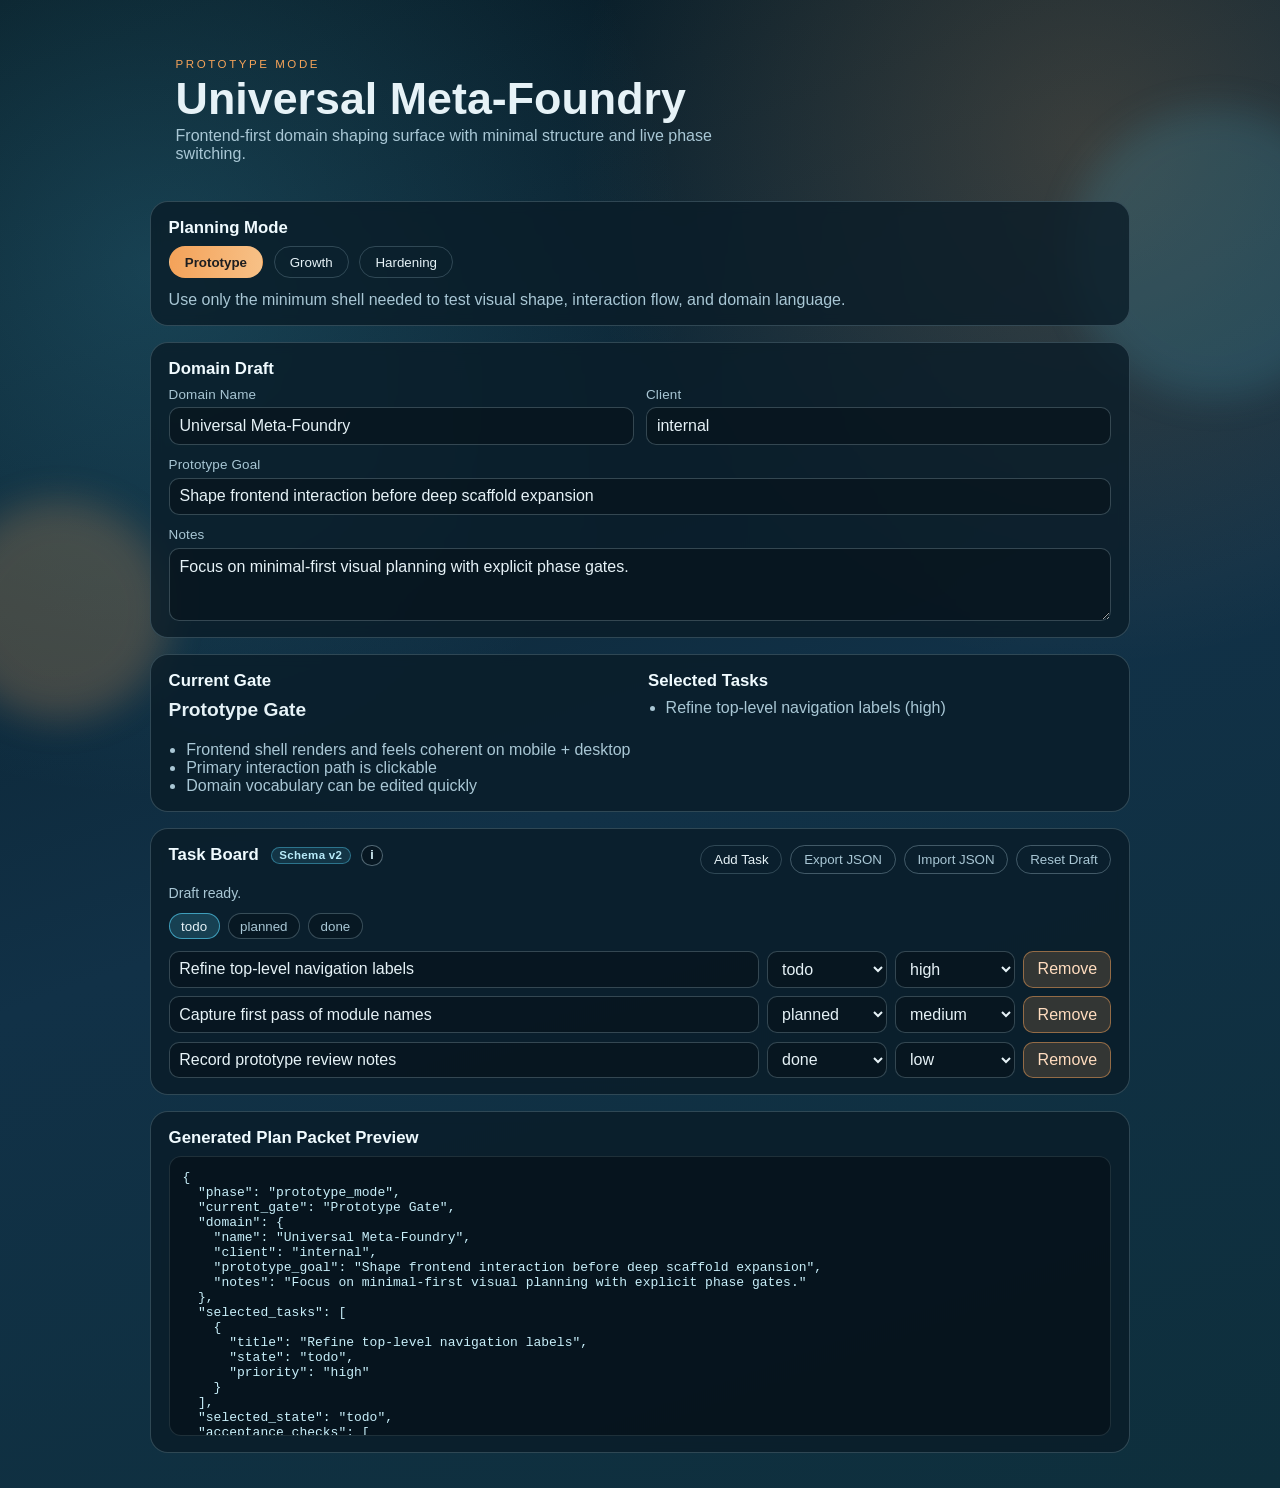
==== web/index.html @ e2600310 "added gui" ====
<!doctype html>
<html lang="en">
  <head>
    <meta charset="UTF-8" />
    <meta name="viewport" content="width=device-width, initial-scale=1.0" />
    <title>Universal Meta-Foundry Prototype</title>
    <link rel="stylesheet" href="/web/styles.css" />
  </head>
  <body>
    <div class="ambient ambient-left" aria-hidden="true"></div>
    <div class="ambient ambient-right" aria-hidden="true"></div>

    <main class="shell">
      <header class="hero">
        <p class="eyebrow">Prototype Mode</p>
        <h1>Universal Meta-Foundry</h1>
        <p class="subtitle">
          Frontend-first domain shaping surface with minimal structure and live phase switching.
        </p>
      </header>

      <section class="panel controls" aria-label="Planning controls">
        <h2>Planning Mode</h2>
        <div class="mode-grid" id="modeGrid">
          <button type="button" class="mode-btn active" data-mode="prototype">Prototype</button>
          <button type="button" class="mode-btn" data-mode="growth">Growth</button>
          <button type="button" class="mode-btn" data-mode="hardening">Hardening</button>
        </div>
        <p id="modeSummary" class="mode-summary"></p>
      </section>

      <section class="panel" aria-label="Domain shaping form">
        <h2>Domain Draft</h2>
        <div class="form-grid">
          <label class="field">
            <span>Domain Name</span>
            <input id="domainName" type="text" value="Universal Meta-Foundry" />
          </label>
          <label class="field">
            <span>Client</span>
            <input id="clientName" type="text" value="internal" />
          </label>
          <label class="field field-wide">
            <span>Prototype Goal</span>
            <input
              id="prototypeGoal"
              type="text"
              value="Shape frontend interaction before deep scaffold expansion"
            />
          </label>
          <label class="field field-wide">
            <span>Notes</span>
            <textarea id="domainNotes" rows="3">Focus on minimal-first visual planning with explicit phase gates.</textarea>
          </label>
        </div>
      </section>

      <section class="panel split">
        <div>
          <h2>Current Gate</h2>
          <p id="gateName" class="gate-name"></p>
          <ul id="checks" class="checklist"></ul>
        </div>
        <div>
          <h2>Selected Tasks</h2>
          <ul id="tasks" class="task-list"></ul>
        </div>
      </section>

      <section class="panel" aria-label="Task board">
        <div class="task-header">
          <h2>
            Task Board
            <span
              id="schemaBadge"
              class="schema-badge"
              title="Draft schema compatibility: v2 native, v1 import supported"
              >Schema v2</span
            >
            <button
              id="schemaInfoBtn"
              type="button"
              class="info-icon"
              aria-expanded="false"
              aria-controls="schemaInfoPanel"
              title="Show schema compatibility details"
              >i</button
            >
          </h2>
          <div class="task-actions">
            <button id="addTaskBtn" type="button" class="mode-btn task-add-btn">Add Task</button>
            <button id="exportDraftBtn" type="button" class="ghost-btn">Export JSON</button>
            <button id="importDraftBtn" type="button" class="ghost-btn">Import JSON</button>
            <button id="resetDraftBtn" type="button" class="ghost-btn">Reset Draft</button>
            <input id="importDraftInput" type="file" accept="application/json" hidden />
          </div>
        </div>
        <div id="schemaInfoPanel" class="schema-info" hidden>
          <strong>Schema compatibility:</strong> v2 native export format. v1 draft imports are accepted and normalized.
        </div>
        <p id="draftStatus" class="draft-status" role="status" aria-live="polite"></p>
        <div id="stateFilter" class="state-filter" role="group" aria-label="Task state filter">
          <button type="button" class="chip active" data-filter="todo">todo</button>
          <button type="button" class="chip" data-filter="planned">planned</button>
          <button type="button" class="chip" data-filter="done">done</button>
        </div>
        <div id="taskBoard" class="task-board"></div>
      </section>

      <section class="panel">
        <h2>Generated Plan Packet Preview</h2>
        <pre id="packet" class="packet"></pre>
      </section>
    </main>

    <script src="/web/app.js" defer></script>
  </body>
</html>
---- web/styles.css ----
:root {
  --bg-deep: #071a23;
  --bg-mid: #113147;
  --ink: #e6f2f7;
  --ink-soft: #a9c7d5;
  --accent: #f4a259;
  --accent-cool: #49b6d6;
  --panel: rgba(10, 28, 39, 0.78);
  --border: rgba(169, 199, 213, 0.24);
}

* {
  box-sizing: border-box;
}

body {
  margin: 0;
  min-height: 100vh;
  font-family: "Space Grotesk", "IBM Plex Sans", "Trebuchet MS", sans-serif;
  color: var(--ink);
  background:
    radial-gradient(circle at 12% 18%, rgba(73, 182, 214, 0.22), transparent 32%),
    radial-gradient(circle at 85% 10%, rgba(244, 162, 89, 0.2), transparent 30%),
    linear-gradient(160deg, var(--bg-deep), var(--bg-mid) 52%, #0e2f3c);
  overflow-x: hidden;
}

.ambient {
  position: fixed;
  border-radius: 999px;
  filter: blur(18px);
  opacity: 0.34;
  z-index: 0;
  animation: drift 8s ease-in-out infinite alternate;
}

.ambient-left {
  width: 220px;
  height: 220px;
  left: -50px;
  bottom: 20%;
  background: rgba(244, 162, 89, 0.65);
}

.ambient-right {
  width: 290px;
  height: 290px;
  right: -80px;
  top: 12%;
  background: rgba(73, 182, 214, 0.5);
  animation-delay: 1.4s;
}

.shell {
  position: relative;
  z-index: 1;
  width: min(980px, 94vw);
  margin: 2.2rem auto;
  display: grid;
  gap: 1rem;
}

.hero {
  padding: 1.4rem 1.6rem;
}

.eyebrow {
  margin: 0;
  text-transform: uppercase;
  letter-spacing: 0.16rem;
  font-size: 0.72rem;
  color: var(--accent);
}

h1 {
  margin: 0.2rem 0;
  font-family: "Alegreya Sans SC", "Gill Sans", "Trebuchet MS", sans-serif;
  font-weight: 700;
  font-size: clamp(1.8rem, 4vw, 2.8rem);
}

.subtitle {
  margin: 0;
  color: var(--ink-soft);
  max-width: 64ch;
}

.panel {
  backdrop-filter: blur(6px);
  background: var(--panel);
  border: 1px solid var(--border);
  border-radius: 18px;
  padding: 1rem 1.1rem;
}

.panel h2 {
  margin-top: 0;
  margin-bottom: 0.5rem;
  font-size: 1.05rem;
  color: #f0fbff;
}

.mode-grid {
  display: flex;
  gap: 0.65rem;
  flex-wrap: wrap;
}

.mode-btn {
  border: 1px solid var(--border);
  border-radius: 999px;
  padding: 0.46rem 0.95rem;
  background: transparent;
  color: var(--ink);
  cursor: pointer;
  transition: transform 160ms ease, border-color 160ms ease, background 160ms ease;
}

.mode-btn:hover {
  transform: translateY(-1px);
  border-color: rgba(244, 162, 89, 0.7);
}

.mode-btn.active {
  border-color: transparent;
  background: linear-gradient(95deg, var(--accent), #f7c187);
  color: #1d1e20;
  font-weight: 600;
}

.mode-summary {
  margin: 0.8rem 0 0;
  color: var(--ink-soft);
}

.form-grid {
  display: grid;
  gap: 0.75rem;
  grid-template-columns: 1fr 1fr;
}

.field {
  display: grid;
  gap: 0.35rem;
}

.field span {
  color: var(--ink-soft);
  font-size: 0.84rem;
  letter-spacing: 0.01rem;
}

.field input,
.field textarea {
  border: 1px solid rgba(169, 199, 213, 0.28);
  border-radius: 10px;
  background: rgba(6, 16, 24, 0.56);
  color: var(--ink);
  padding: 0.55rem 0.62rem;
  font: inherit;
}

.field input:focus,
.field textarea:focus {
  outline: none;
  border-color: rgba(73, 182, 214, 0.84);
  box-shadow: 0 0 0 2px rgba(73, 182, 214, 0.2);
}

.field-wide {
  grid-column: 1 / -1;
}

.task-header {
  display: flex;
  justify-content: space-between;
  align-items: center;
  gap: 0.8rem;
  margin-bottom: 0.7rem;
}

.schema-badge {
  display: inline-block;
  margin-left: 0.45rem;
  border: 1px solid rgba(73, 182, 214, 0.5);
  border-radius: 999px;
  padding: 0.1rem 0.48rem;
  font-size: 0.72rem;
  font-weight: 600;
  letter-spacing: 0.02rem;
  color: #b8ebfa;
  background: rgba(73, 182, 214, 0.15);
  vertical-align: middle;
}

.info-icon {
  margin-left: 0.35rem;
  width: 1.35rem;
  height: 1.35rem;
  border: 1px solid rgba(169, 199, 213, 0.45);
  border-radius: 999px;
  background: rgba(6, 16, 24, 0.5);
  color: #d7f3fb;
  font-size: 0.78rem;
  font-weight: 700;
  line-height: 1;
  cursor: pointer;
  vertical-align: middle;
}

.info-icon:hover {
  border-color: rgba(73, 182, 214, 0.9);
}

.schema-info {
  margin: 0 0 0.65rem;
  padding: 0.55rem 0.65rem;
  border: 1px solid rgba(73, 182, 214, 0.38);
  border-radius: 10px;
  background: rgba(6, 16, 24, 0.52);
  color: var(--ink-soft);
  font-size: 0.86rem;
}

.task-actions {
  display: flex;
  gap: 0.5rem;
  flex-wrap: wrap;
}

.task-add-btn {
  padding: 0.38rem 0.8rem;
}

.ghost-btn {
  border: 1px solid rgba(169, 199, 213, 0.35);
  border-radius: 999px;
  padding: 0.38rem 0.8rem;
  color: var(--ink-soft);
  background: transparent;
  cursor: pointer;
}

.ghost-btn:hover {
  border-color: rgba(73, 182, 214, 0.8);
  color: var(--ink);
}

.draft-status {
  margin: 0 0 0.65rem;
  color: var(--ink-soft);
  min-height: 1.1rem;
  font-size: 0.88rem;
}

.state-filter {
  display: flex;
  gap: 0.5rem;
  flex-wrap: wrap;
  margin-bottom: 0.75rem;
}

.chip {
  border: 1px solid rgba(169, 199, 213, 0.3);
  border-radius: 999px;
  padding: 0.28rem 0.72rem;
  color: var(--ink-soft);
  background: rgba(6, 16, 24, 0.44);
  cursor: pointer;
}

.chip.active {
  border-color: rgba(73, 182, 214, 0.8);
  color: var(--ink);
  background: rgba(73, 182, 214, 0.22);
}

.task-board {
  display: grid;
  gap: 0.55rem;
}

.task-row {
  display: grid;
  grid-template-columns: 1fr 120px 120px 88px;
  gap: 0.5rem;
}

.task-row input,
.task-row select {
  border: 1px solid rgba(169, 199, 213, 0.28);
  border-radius: 10px;
  background: rgba(6, 16, 24, 0.56);
  color: var(--ink);
  padding: 0.48rem 0.6rem;
  font: inherit;
}

.task-row input:focus,
.task-row select:focus {
  outline: none;
  border-color: rgba(73, 182, 214, 0.84);
}

.remove-btn {
  border: 1px solid rgba(244, 162, 89, 0.5);
  border-radius: 10px;
  background: rgba(244, 162, 89, 0.18);
  color: #ffdcbf;
  cursor: pointer;
  font: inherit;
  padding: 0.48rem 0.5rem;
}

.remove-btn:hover {
  background: rgba(244, 162, 89, 0.28);
}

.split {
  display: grid;
  gap: 1rem;
  grid-template-columns: 1fr 1fr;
}

.gate-name {
  margin-top: 0;
  font-size: 1.2rem;
  font-weight: 600;
}

.checklist,
.task-list {
  margin: 0;
  padding-left: 1.1rem;
  color: var(--ink-soft);
}

.packet {
  margin: 0;
  max-height: 280px;
  overflow: auto;
  padding: 0.8rem;
  border-radius: 12px;
  background: rgba(6, 16, 24, 0.66);
  border: 1px solid rgba(169, 199, 213, 0.15);
  color: #c8effa;
}

@keyframes drift {
  from {
    transform: translateY(-8px);
  }
  to {
    transform: translateY(12px);
  }
}

@media (max-width: 820px) {
  .split {
    grid-template-columns: 1fr;
  }

  .form-grid {
    grid-template-columns: 1fr;
  }

  .task-row {
    grid-template-columns: 1fr;
  }

  .shell {
    margin: 1.1rem auto;
  }
}
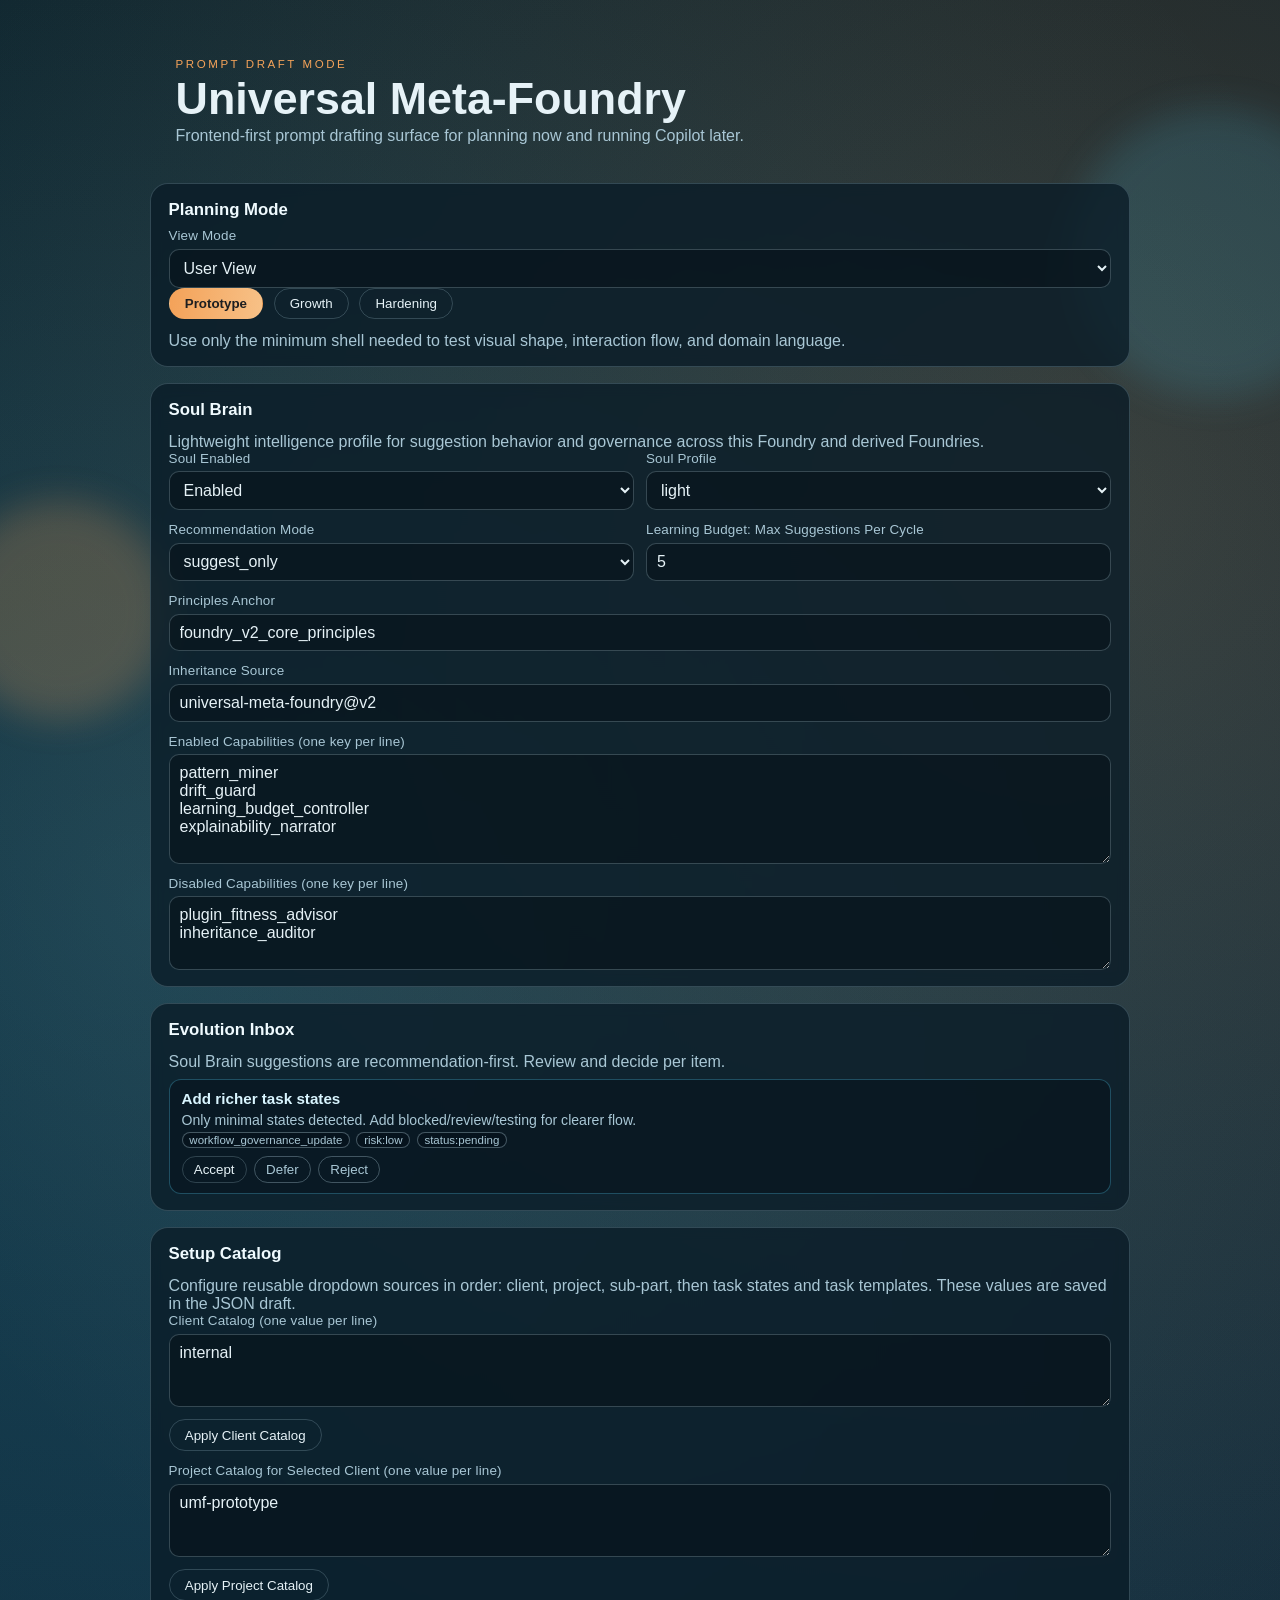
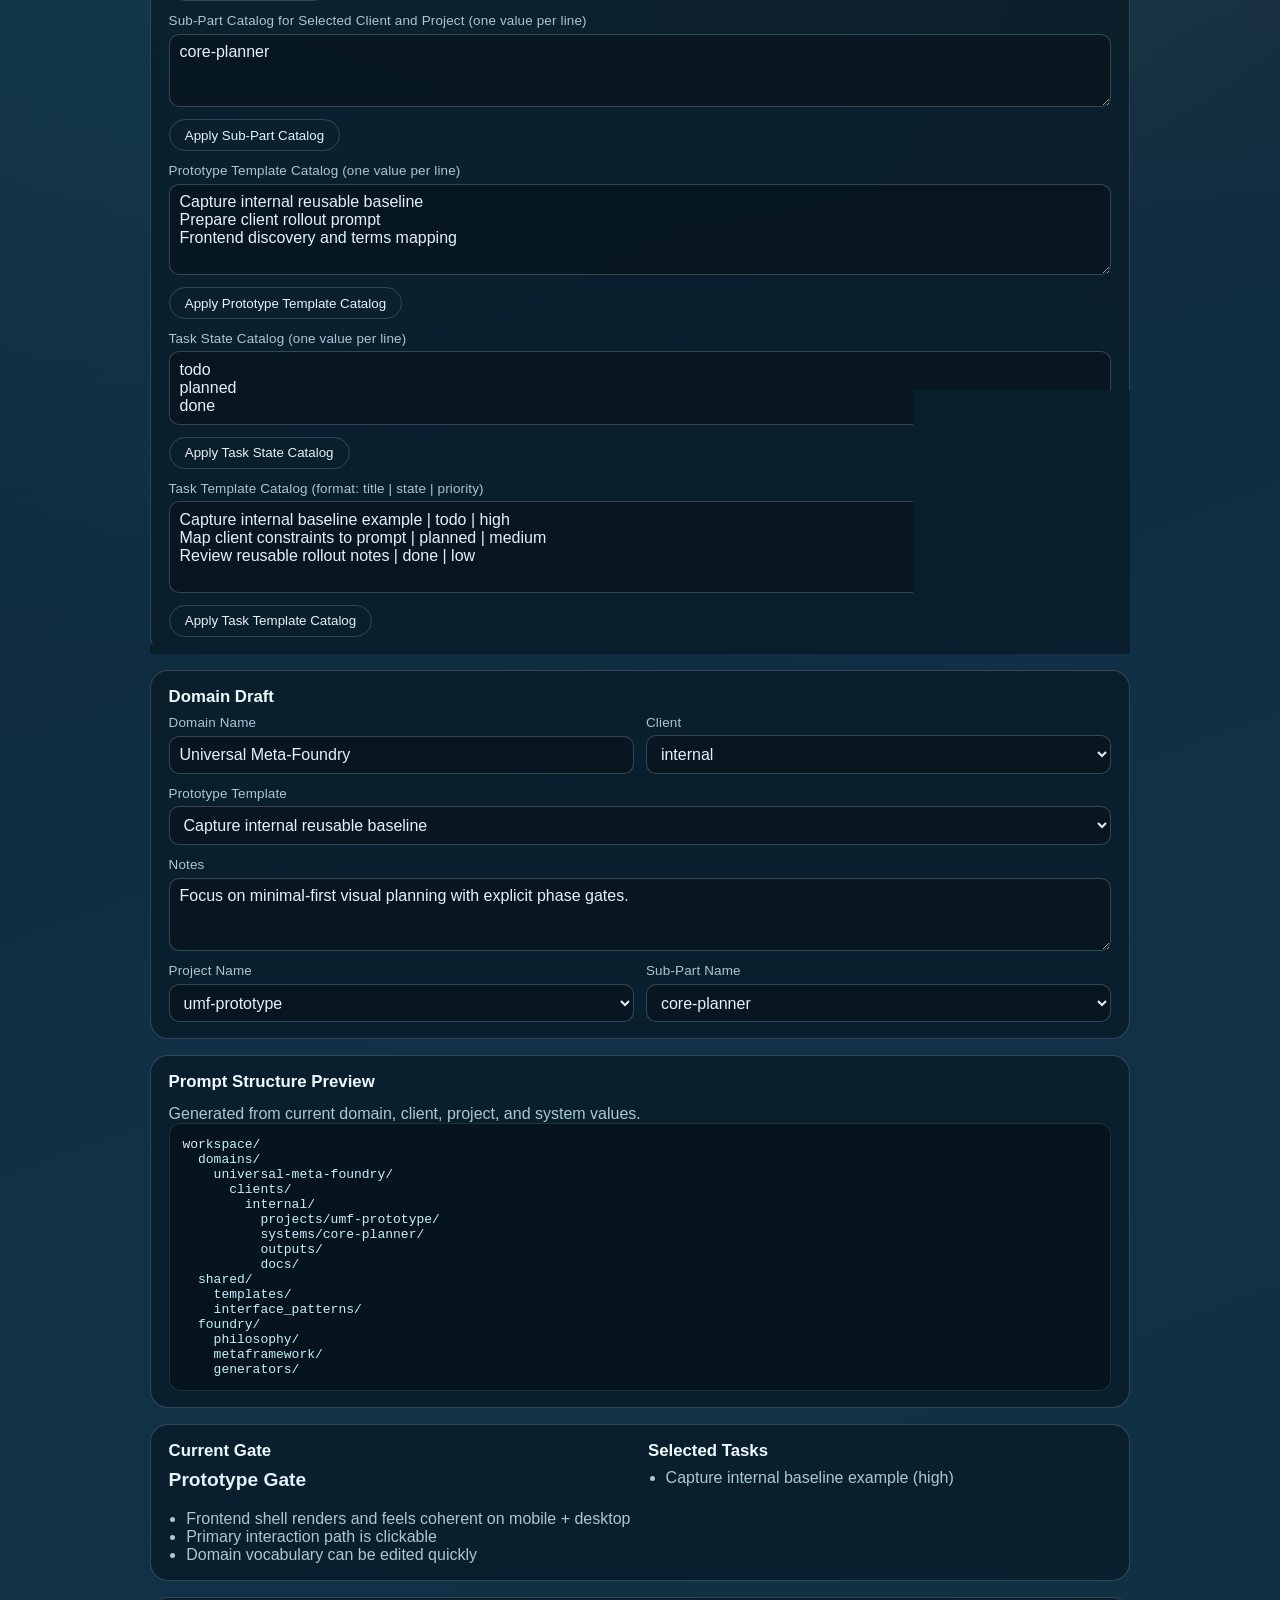
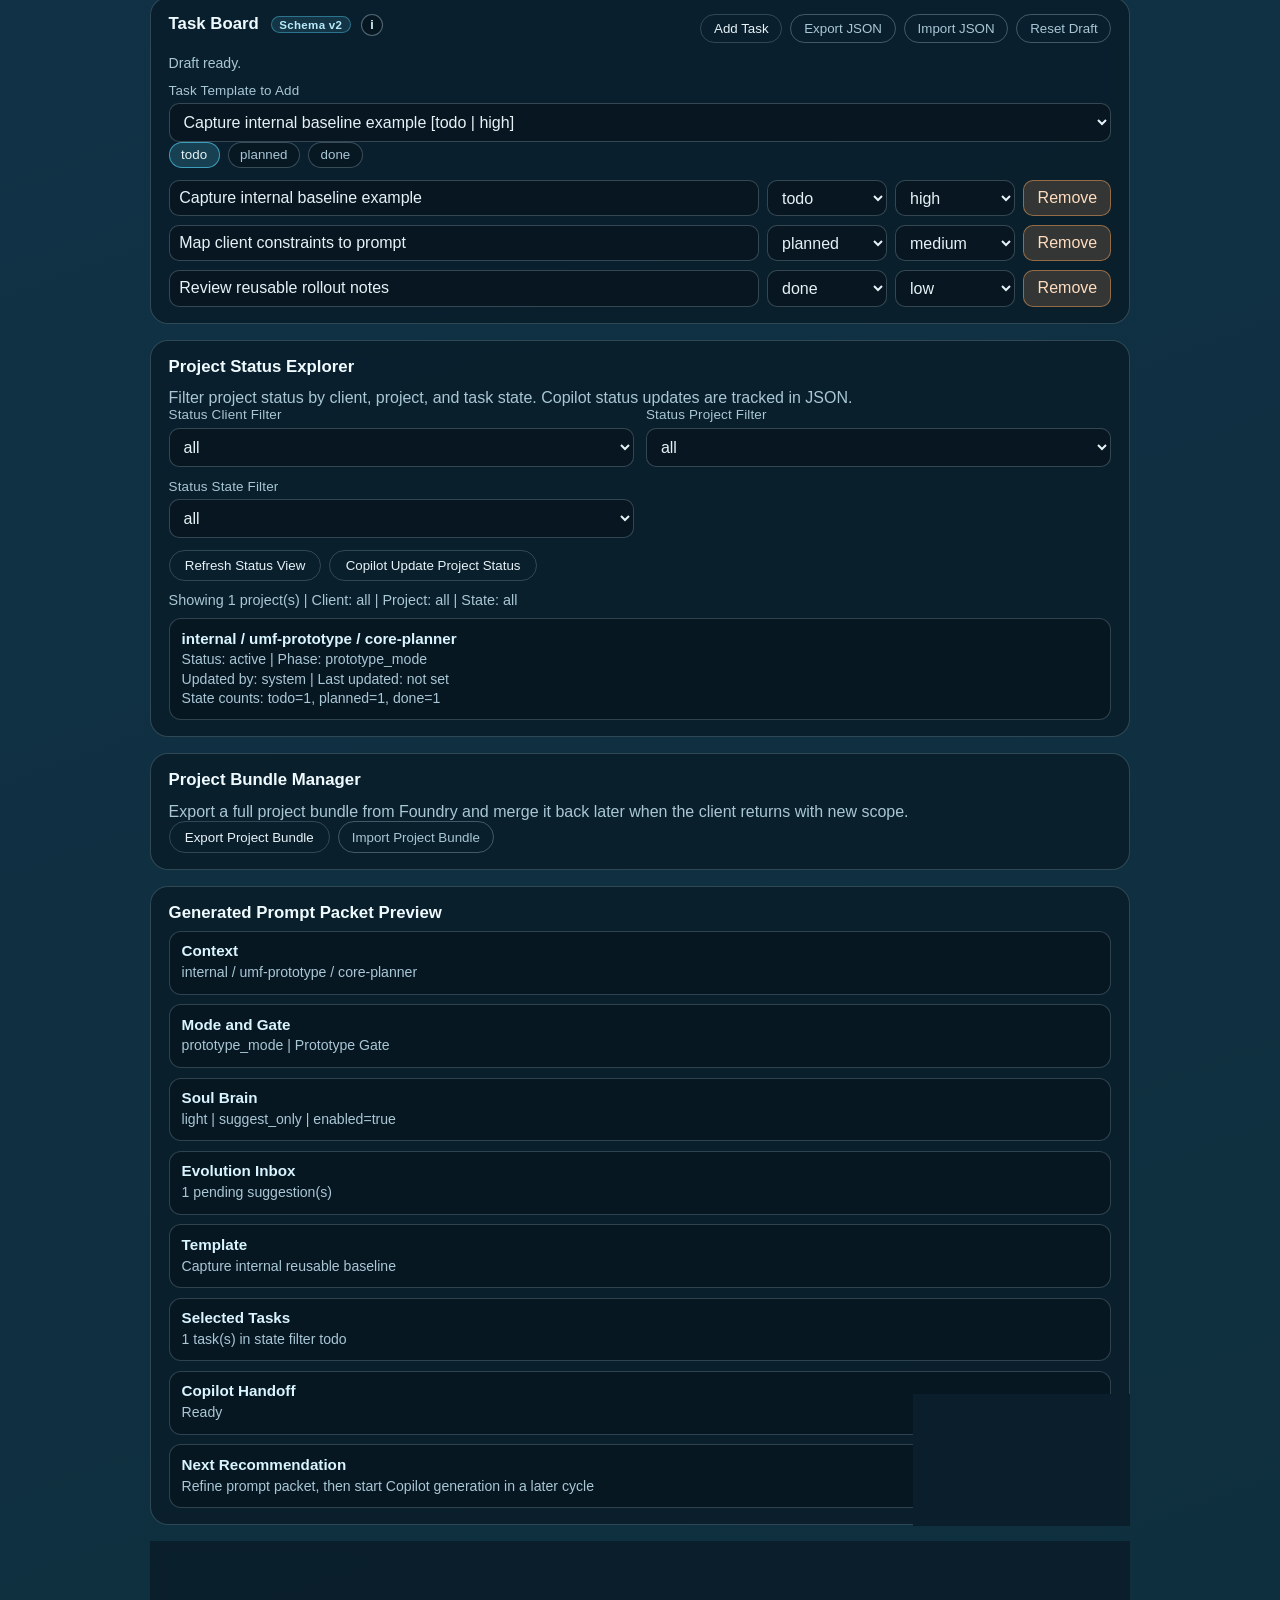
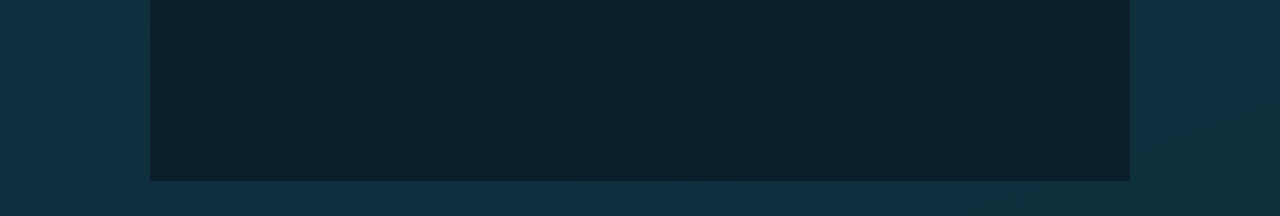
==== commit e4e1bd70: "Added soul" ====
--- a/web/index.html
+++ b/web/index.html
@@ -12,15 +12,22 @@
 
     <main class="shell">
       <header class="hero">
-        <p class="eyebrow">Prototype Mode</p>
+        <p class="eyebrow">Prompt Draft Mode</p>
         <h1>Universal Meta-Foundry</h1>
         <p class="subtitle">
-          Frontend-first domain shaping surface with minimal structure and live phase switching.
+          Frontend-first prompt drafting surface for planning now and running Copilot later.
         </p>
       </header>
 
       <section class="panel controls" aria-label="Planning controls">
         <h2>Planning Mode</h2>
+        <label class="field" for="viewModeSelect">
+          <span>View Mode</span>
+          <select id="viewModeSelect">
+            <option value="user">User View</option>
+            <option value="technical">Technical View</option>
+          </select>
+        </label>
         <div class="mode-grid" id="modeGrid">
           <button type="button" class="mode-btn active" data-mode="prototype">Prototype</button>
           <button type="button" class="mode-btn" data-mode="growth">Growth</button>
@@ -29,6 +36,126 @@
         <p id="modeSummary" class="mode-summary"></p>
       </section>
 
+      <section class="panel" aria-label="Soul Brain controls">
+        <h2>Soul Brain</h2>
+        <p class="mode-summary">
+          Lightweight intelligence profile for suggestion behavior and governance across this Foundry and derived Foundries.
+        </p>
+        <div class="form-grid">
+          <label class="field" for="soulEnabled">
+            <span>Soul Enabled</span>
+            <select id="soulEnabled">
+              <option value="true">Enabled</option>
+              <option value="false">Disabled</option>
+            </select>
+          </label>
+          <label class="field" for="soulProfile">
+            <span>Soul Profile</span>
+            <select id="soulProfile">
+              <option value="light">light</option>
+              <option value="standard">standard</option>
+              <option value="extended">extended</option>
+            </select>
+          </label>
+          <label class="field" for="soulRecommendationMode">
+            <span>Recommendation Mode</span>
+            <select id="soulRecommendationMode">
+              <option value="suggest_only">suggest_only</option>
+              <option value="guided_apply">guided_apply</option>
+            </select>
+          </label>
+          <label class="field" for="soulMaxSuggestions">
+            <span>Learning Budget: Max Suggestions Per Cycle</span>
+            <input id="soulMaxSuggestions" type="number" min="1" max="20" step="1" value="5" />
+          </label>
+          <label class="field field-wide" for="soulPrinciplesAnchor">
+            <span>Principles Anchor</span>
+            <input id="soulPrinciplesAnchor" type="text" value="foundry_v2_core_principles" />
+          </label>
+          <label class="field field-wide" for="soulInheritanceSource">
+            <span>Inheritance Source</span>
+            <input id="soulInheritanceSource" type="text" value="universal-meta-foundry@v2" />
+          </label>
+          <label class="field field-wide" for="soulCapabilitiesEnabled">
+            <span>Enabled Capabilities (one key per line)</span>
+            <textarea id="soulCapabilitiesEnabled" rows="5">pattern_miner
+drift_guard
+learning_budget_controller
+explainability_narrator</textarea>
+          </label>
+          <label class="field field-wide" for="soulCapabilitiesDisabled">
+            <span>Disabled Capabilities (one key per line)</span>
+            <textarea id="soulCapabilitiesDisabled" rows="3">plugin_fitness_advisor
+inheritance_auditor</textarea>
+          </label>
+        </div>
+      </section>
+
+      <section class="panel" aria-label="Evolution inbox">
+        <h2>Evolution Inbox</h2>
+        <p class="mode-summary">
+          Soul Brain suggestions are recommendation-first. Review and decide per item.
+        </p>
+        <div id="evolutionInbox" class="status-board"></div>
+      </section>
+
+      <section class="panel" aria-label="Setup catalog">
+        <h2>Setup Catalog</h2>
+        <p class="mode-summary">
+          Configure reusable dropdown sources in order: client, project, sub-part, then task states and task templates. These values are saved in the JSON draft.
+        </p>
+        <div class="form-grid">
+          <label class="field field-wide">
+            <span>Client Catalog (one value per line)</span>
+            <textarea id="clientCatalog" rows="3">internal</textarea>
+          </label>
+          <div class="task-actions field-wide">
+            <button id="applyClientCatalogBtn" type="button" class="mode-btn">Apply Client Catalog</button>
+          </div>
+          <label class="field field-wide">
+            <span>Project Catalog for Selected Client (one value per line)</span>
+            <textarea id="projectCatalog" rows="3">umf-prototype</textarea>
+          </label>
+          <div class="task-actions field-wide">
+            <button id="applyProjectCatalogBtn" type="button" class="mode-btn">Apply Project Catalog</button>
+          </div>
+          <label class="field field-wide">
+            <span>Sub-Part Catalog for Selected Client and Project (one value per line)</span>
+            <textarea id="systemCatalog" rows="3">core-planner</textarea>
+          </label>
+          <div class="task-actions field-wide">
+            <button id="applySystemCatalogBtn" type="button" class="mode-btn">Apply Sub-Part Catalog</button>
+          </div>
+          <label class="field field-wide">
+            <span>Prototype Template Catalog (one value per line)</span>
+            <textarea id="templateCatalog" rows="4">Capture internal reusable baseline
+Prepare client rollout prompt
+Frontend discovery and terms mapping</textarea>
+          </label>
+          <div class="task-actions field-wide">
+            <button id="applyTemplateCatalogBtn" type="button" class="mode-btn">Apply Prototype Template Catalog</button>
+          </div>
+          <label class="field field-wide">
+            <span>Task State Catalog (one value per line)</span>
+            <textarea id="stateCatalog" rows="3">todo
+planned
+done</textarea>
+          </label>
+          <div class="task-actions field-wide">
+            <button id="applyStateCatalogBtn" type="button" class="mode-btn">Apply Task State Catalog</button>
+          </div>
+          <label class="field field-wide">
+            <span>Task Template Catalog (format: title | state | priority)</span>
+            <textarea id="taskTemplateCatalog" rows="4">Capture internal baseline example | todo | high
+Map client constraints to prompt | planned | medium
+Review reusable rollout notes | done | low</textarea>
+          </label>
+          <div class="task-actions field-wide">
+            <button id="applyTaskTemplateCatalogBtn" type="button" class="mode-btn">Apply Task Template Catalog</button>
+          </div>
+        </div>
+      </section>
+
       <section class="panel" aria-label="Domain shaping form">
         <h2>Domain Draft</h2>
         <div class="form-grid">
@@ -38,21 +165,31 @@
           </label>
           <label class="field">
             <span>Client</span>
-            <input id="clientName" type="text" value="internal" />
-          </label>
-          <label class="field field-wide">
-            <span>Prototype Goal</span>
-            <input
-              id="prototypeGoal"
-              type="text"
-              value="Shape frontend interaction before deep scaffold expansion"
-            />
+            <select id="clientName"></select>
+          </label>
+          <label class="field field-wide">
+            <span>Prototype Template</span>
+            <select id="prototypeGoal"></select>
           </label>
           <label class="field field-wide">
             <span>Notes</span>
             <textarea id="domainNotes" rows="3">Focus on minimal-first visual planning with explicit phase gates.</textarea>
           </label>
-        </div>
+          <label class="field">
+            <span>Project Name</span>
+            <select id="projectName"></select>
+          </label>
+          <label class="field">
+            <span>Sub-Part Name</span>
+            <select id="systemName"></select>
+          </label>
+        </div>
+      </section>
+
+      <section class="panel" aria-label="Prompt structure preview">
+        <h2>Prompt Structure Preview</h2>
+        <p class="mode-summary">Generated from current domain, client, project, and system values.</p>
+        <pre id="promptStructurePreview" class="packet scaffold-preview"></pre>
       </section>
 
       <section class="panel split">
@@ -99,17 +236,67 @@
           <strong>Schema compatibility:</strong> v2 native export format. v1 draft imports are accepted and normalized.
         </div>
         <p id="draftStatus" class="draft-status" role="status" aria-live="polite"></p>
+        <label class="field field-wide" for="taskTemplateSelect">
+          <span>Task Template to Add</span>
+          <select id="taskTemplateSelect"></select>
+        </label>
         <div id="stateFilter" class="state-filter" role="group" aria-label="Task state filter">
-          <button type="button" class="chip active" data-filter="todo">todo</button>
-          <button type="button" class="chip" data-filter="planned">planned</button>
-          <button type="button" class="chip" data-filter="done">done</button>
         </div>
         <div id="taskBoard" class="task-board"></div>
       </section>
 
+      <section class="panel" aria-label="Project status explorer">
+        <h2>Project Status Explorer</h2>
+        <p class="mode-summary">Filter project status by client, project, and task state. Copilot status updates are tracked in JSON.</p>
+        <div class="form-grid">
+          <label class="field">
+            <span>Status Client Filter</span>
+            <select id="statusClientFilter"></select>
+          </label>
+          <label class="field">
+            <span>Status Project Filter</span>
+            <select id="statusProjectFilter"></select>
+          </label>
+          <label class="field">
+            <span>Status State Filter</span>
+            <select id="statusStateFilter"></select>
+          </label>
+          <div class="task-actions field-wide">
+            <button id="refreshStatusBtn" type="button" class="mode-btn">Refresh Status View</button>
+            <button id="copilotUpdateStatusBtn" type="button" class="mode-btn">Copilot Update Project Status</button>
+          </div>
+        </div>
+        <div id="projectStatusSummary" class="status-summary"></div>
+        <div id="projectStatusView" class="status-board"></div>
+        <details class="details-panel">
+          <summary>Technical JSON view</summary>
+          <pre id="projectStatusJson" class="packet"></pre>
+        </details>
+      </section>
+
+      <section class="panel" aria-label="Project bundle manager">
+        <h2>Project Bundle Manager</h2>
+        <p class="mode-summary">Export a full project bundle from Foundry and merge it back later when the client returns with new scope.</p>
+        <div class="task-actions">
+          <button id="exportProjectBundleBtn" type="button" class="mode-btn">Export Project Bundle</button>
+          <button id="importProjectBundleBtn" type="button" class="ghost-btn">Import Project Bundle</button>
+          <input id="importProjectBundleInput" type="file" accept="application/json" hidden />
+        </div>
+      </section>
+
       <section class="panel">
-        <h2>Generated Plan Packet Preview</h2>
-        <pre id="packet" class="packet"></pre>
+        <h2>Generated Prompt Packet Preview</h2>
+        <div id="promptPacketSummary" class="status-board"></div>
+        <details class="details-panel">
+          <summary>Technical JSON view</summary>
+          <pre id="packet" class="packet"></pre>
+        </details>
+      </section>
+
+      <section class="panel" aria-label="Copilot handoff readiness">
+        <h2>Ready for Copilot Handoff</h2>
+        <p class="mode-summary">Use this gate to confirm the prompt packet is complete before execution.</p>
+        <ul id="copilotReadiness" class="checklist readiness-list"></ul>
       </section>
     </main>
 
--- a/web/styles.css
+++ b/web/styles.css
@@ -151,7 +151,8 @@
 }
 
 .field input,
-.field textarea {
+.field textarea,
+.field select {
   border: 1px solid rgba(169, 199, 213, 0.28);
   border-radius: 10px;
   background: rgba(6, 16, 24, 0.56);
@@ -161,7 +162,8 @@
 }
 
 .field input:focus,
-.field textarea:focus {
+.field textarea:focus,
+.field select:focus {
   outline: none;
   border-color: rgba(73, 182, 214, 0.84);
   box-shadow: 0 0 0 2px rgba(73, 182, 214, 0.2);
@@ -333,6 +335,85 @@
   margin: 0;
   padding-left: 1.1rem;
   color: var(--ink-soft);
+}
+
+
+.readiness-list {
+  margin-top: 0.65rem;
+}
+
+.status-summary {
+  margin: 0.65rem 0;
+  color: var(--ink-soft);
+  font-size: 0.9rem;
+}
+
+.status-board {
+  display: grid;
+  gap: 0.6rem;
+  margin-top: 0.5rem;
+}
+
+.status-card {
+  border: 1px solid rgba(169, 199, 213, 0.25);
+  border-radius: 12px;
+  background: rgba(6, 16, 24, 0.5);
+  padding: 0.65rem 0.75rem;
+}
+
+.status-card h3 {
+  margin: 0 0 0.3rem;
+  font-size: 0.95rem;
+  color: #d9f5ff;
+}
+
+.status-card p {
+  margin: 0.2rem 0;
+  color: var(--ink-soft);
+  font-size: 0.88rem;
+}
+
+.evolution-card {
+  border: 1px solid rgba(73, 182, 214, 0.35);
+}
+
+.evolution-meta {
+  display: flex;
+  gap: 0.4rem;
+  flex-wrap: wrap;
+  margin-top: 0.25rem;
+}
+
+.evolution-tag {
+  border: 1px solid rgba(169, 199, 213, 0.38);
+  border-radius: 999px;
+  padding: 0.08rem 0.42rem;
+  font-size: 0.72rem;
+  color: var(--ink-soft);
+  background: rgba(6, 16, 24, 0.55);
+}
+
+.evolution-actions {
+  display: flex;
+  gap: 0.45rem;
+  flex-wrap: wrap;
+  margin-top: 0.5rem;
+}
+
+.evolution-actions .mode-btn,
+.evolution-actions .ghost-btn {
+  padding: 0.3rem 0.7rem;
+}
+
+.details-panel {
+  margin-top: 0.7rem;
+}
+
+.details-panel summary {
+  cursor: pointer;
+  color: var(--ink-soft);
+  font-size: 0.86rem;
+  margin-bottom: 0.4rem;
 }
 
 .packet {
@@ -346,6 +427,11 @@
   color: #c8effa;
 }
 
+.scaffold-preview {
+  max-height: 360px;
+  white-space: pre;
+}
+
 @keyframes drift {
   from {
     transform: translateY(-8px);
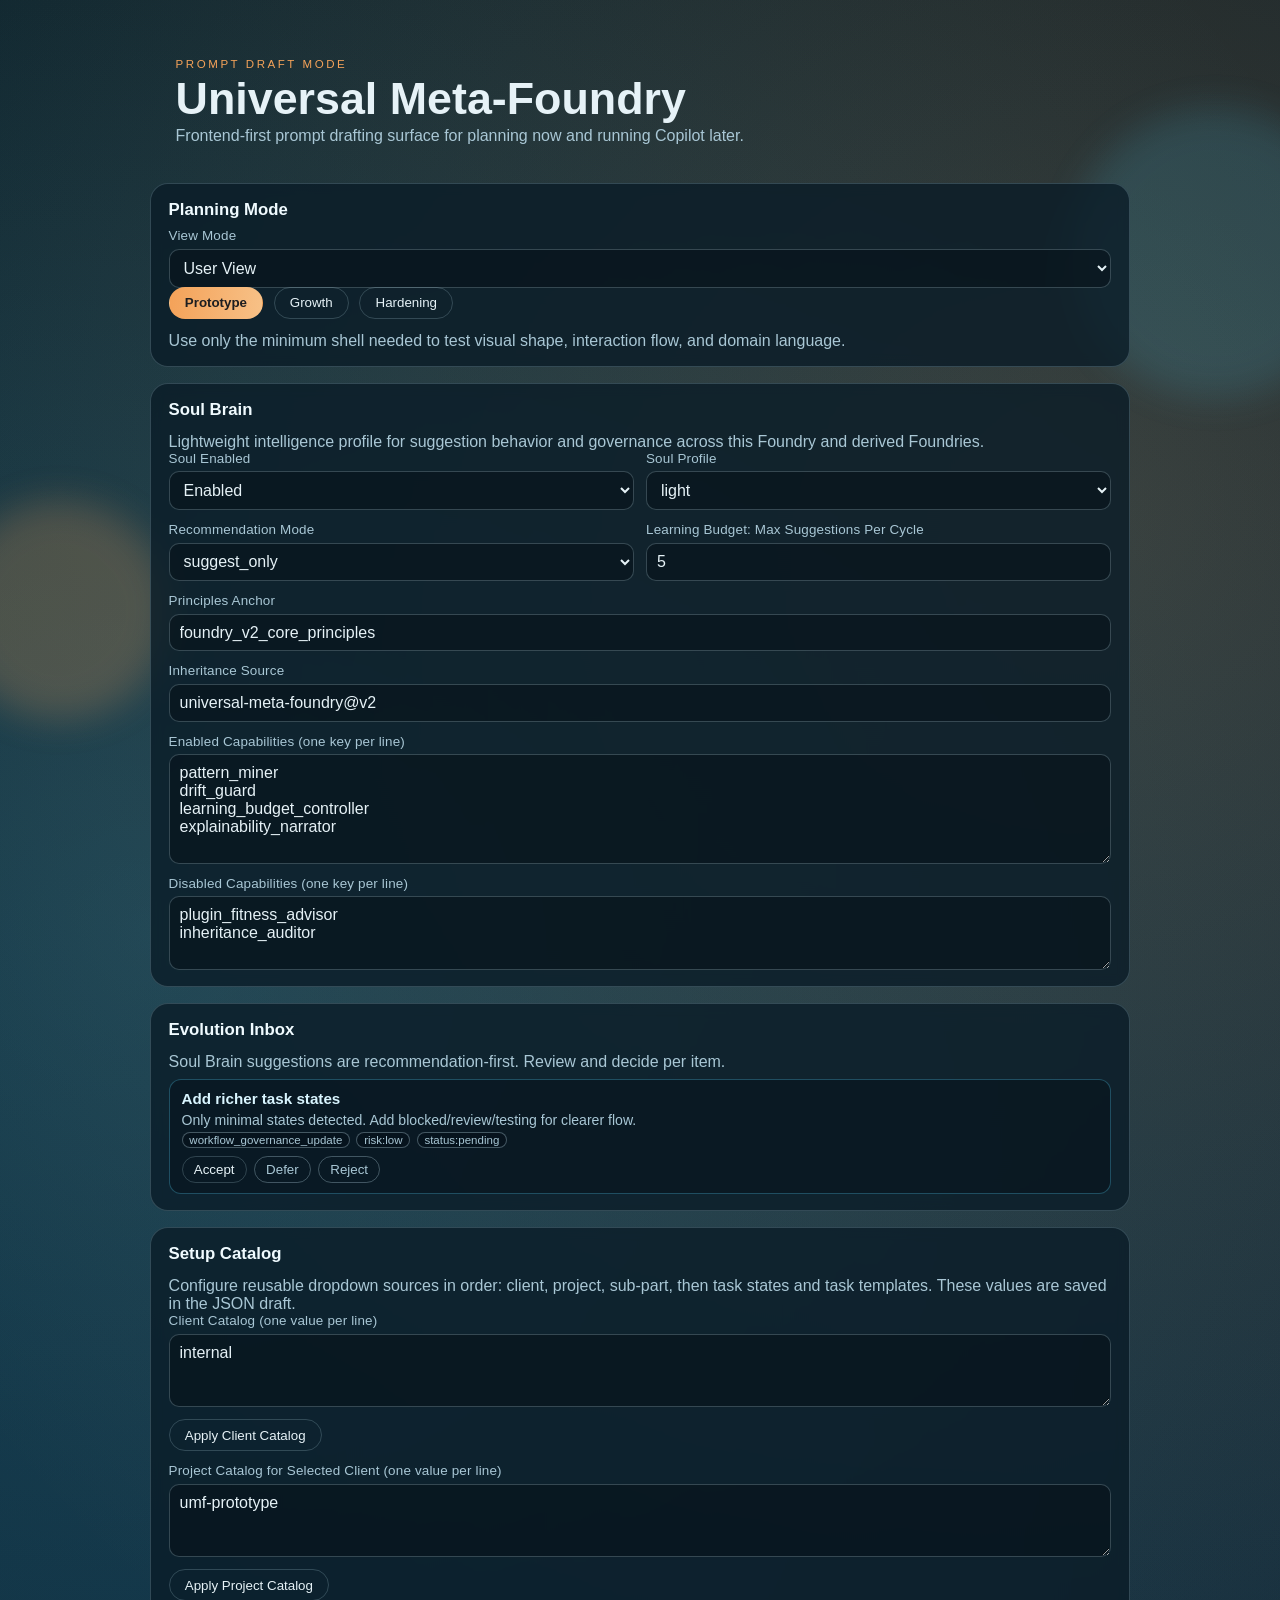
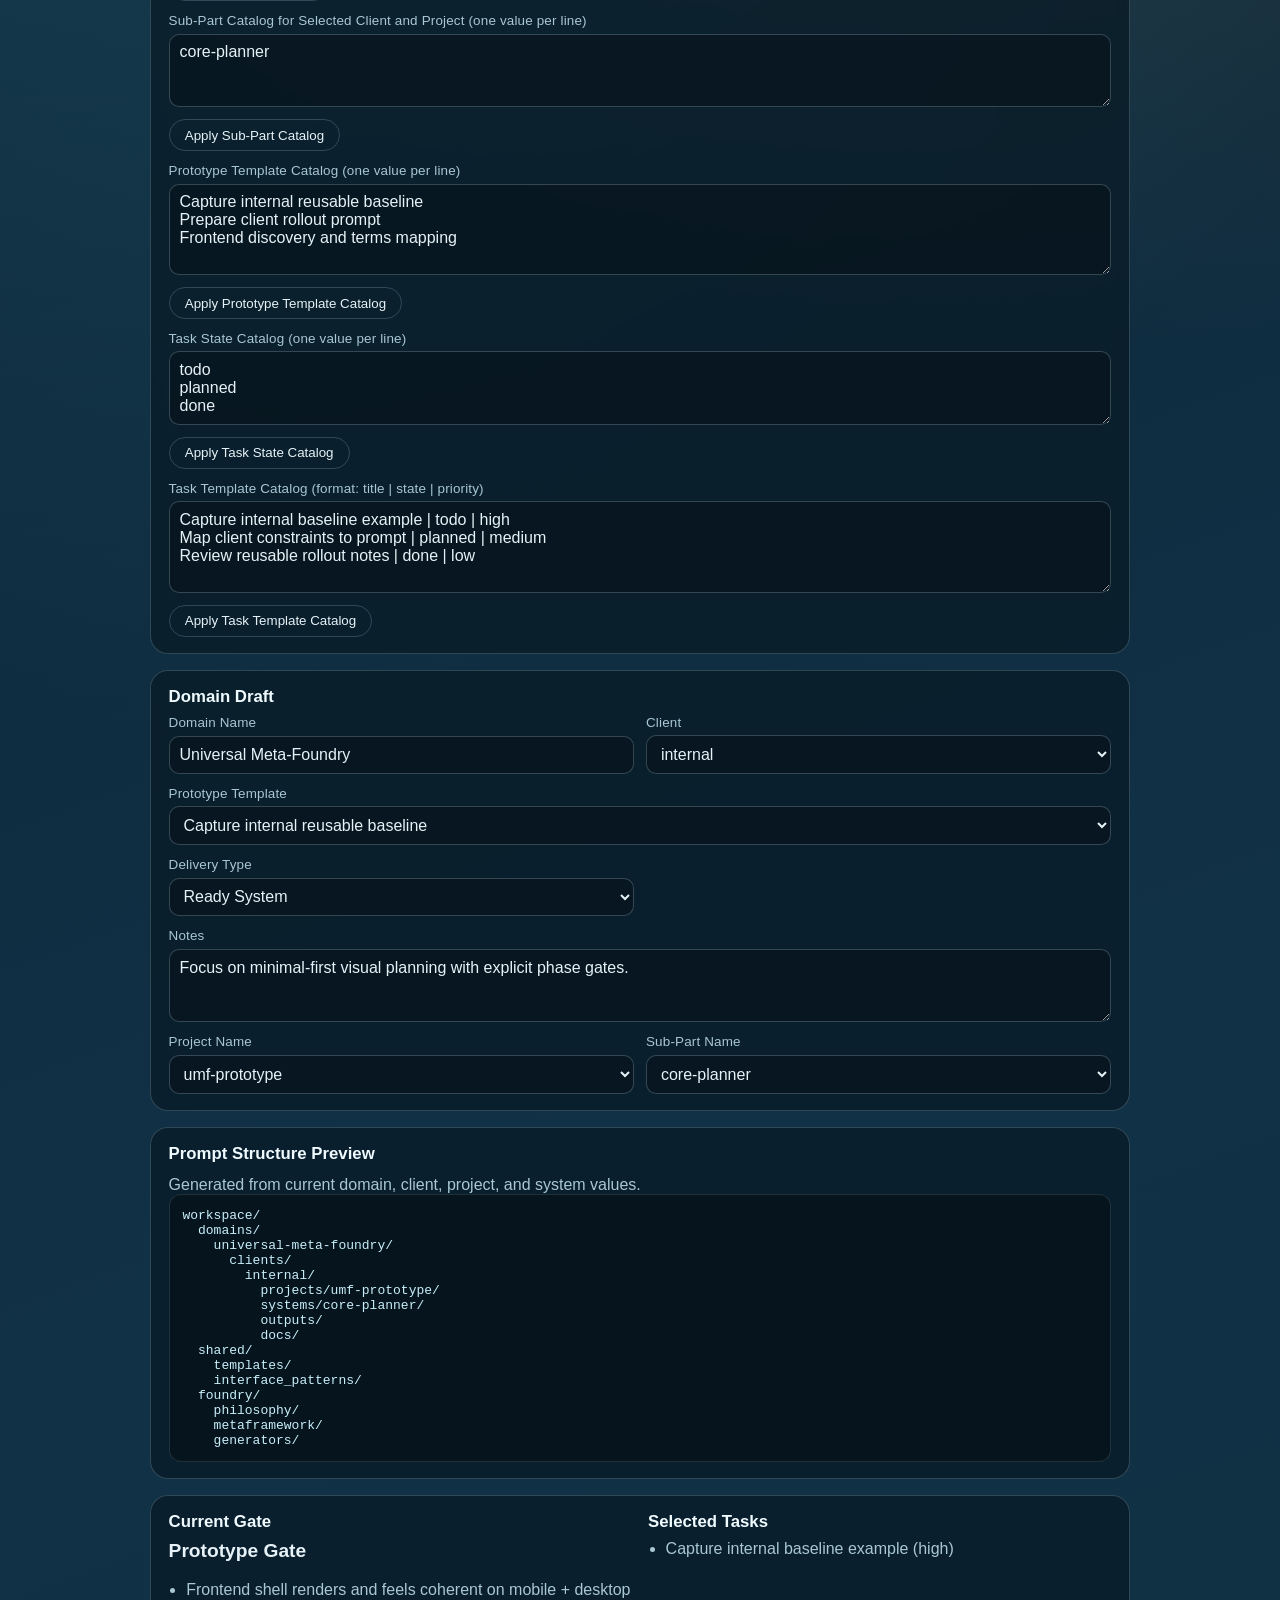
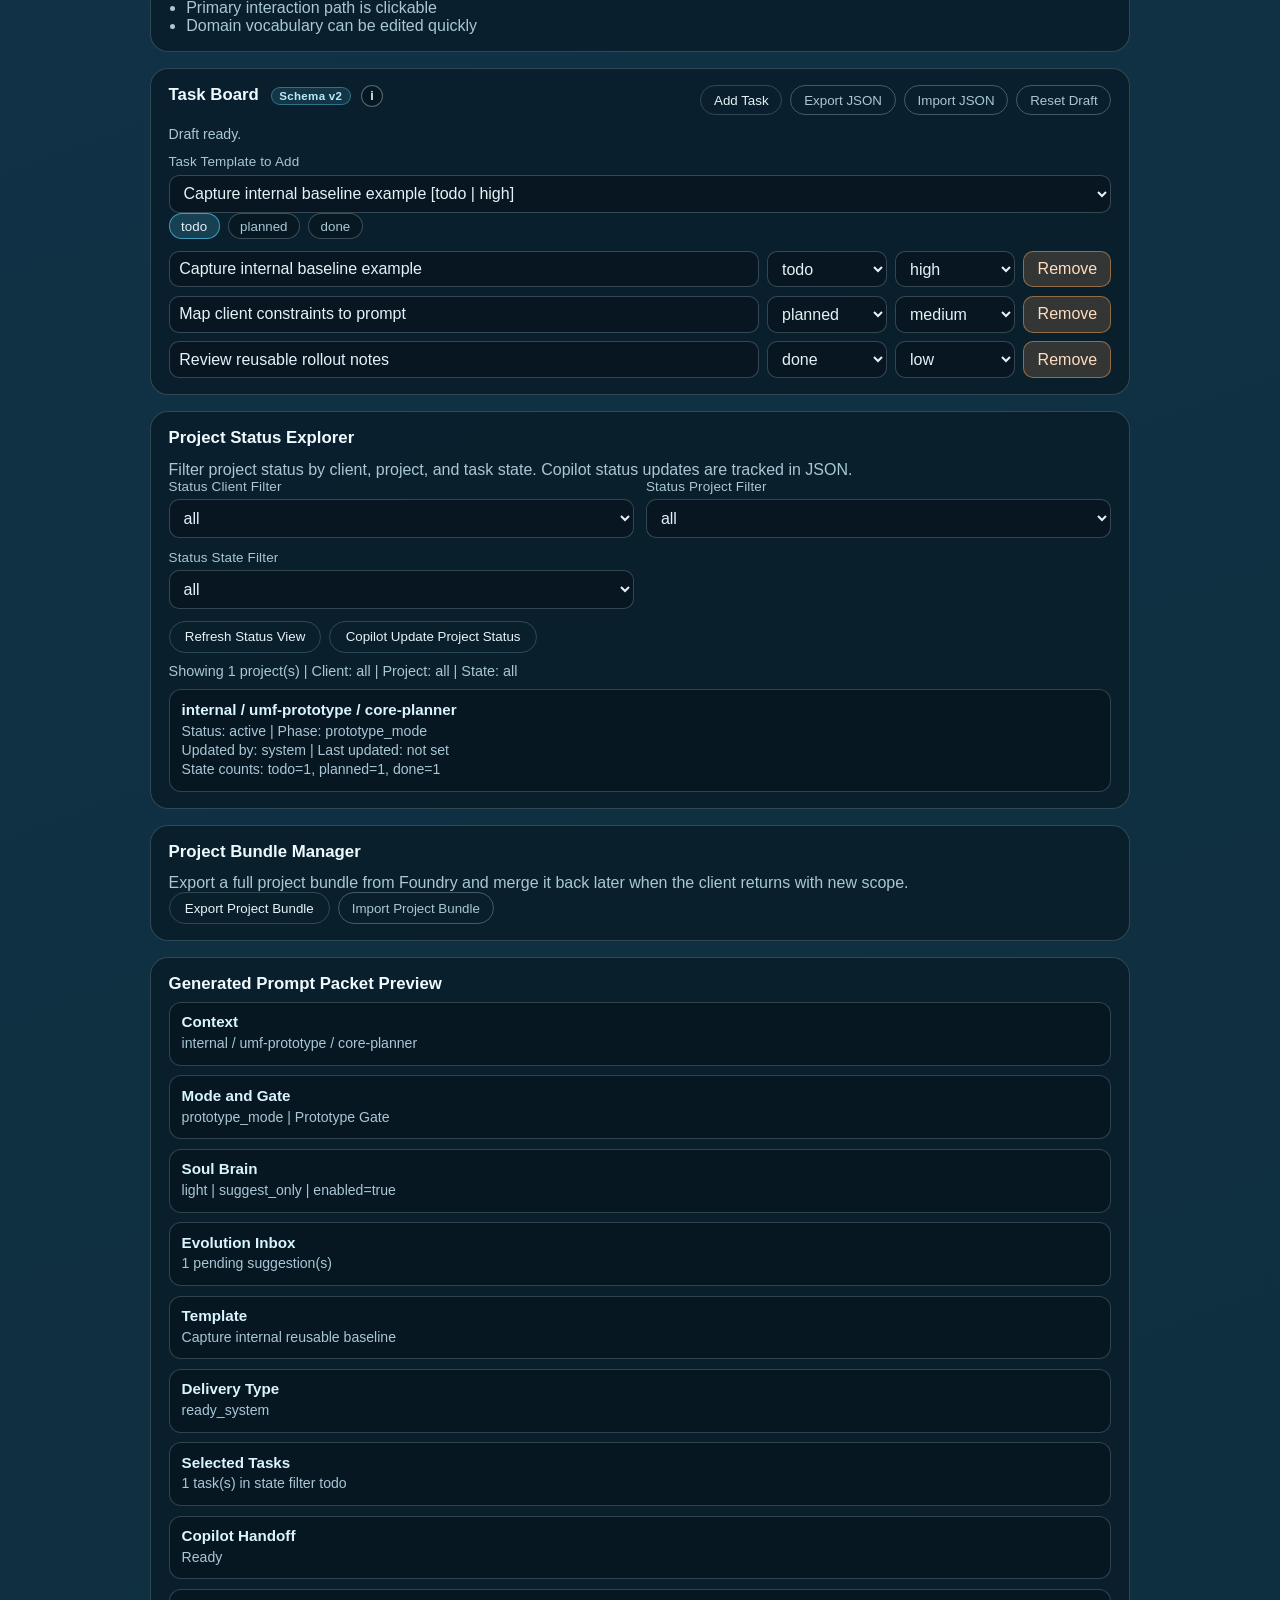
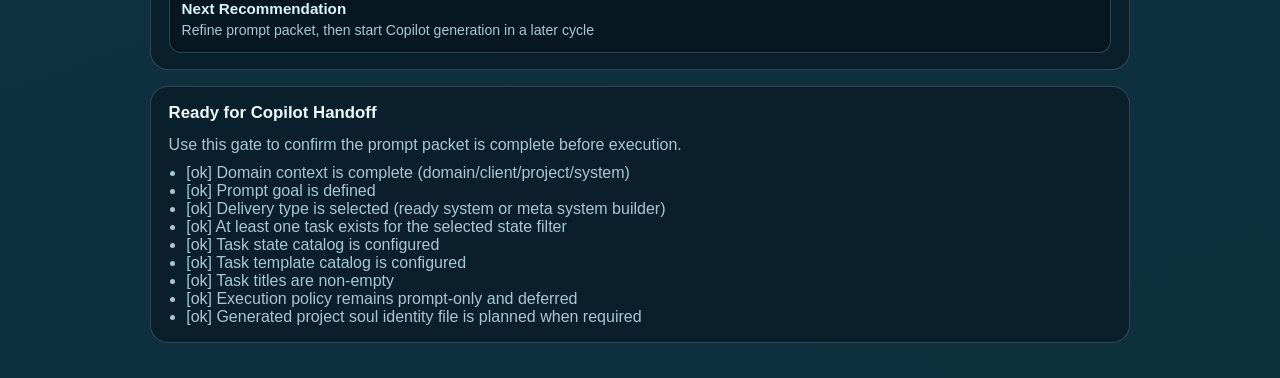
==== commit 7d4b829d: "added meta options" ====
--- a/web/index.html
+++ b/web/index.html
@@ -170,6 +170,13 @@
           <label class="field field-wide">
             <span>Prototype Template</span>
             <select id="prototypeGoal"></select>
+          </label>
+          <label class="field">
+            <span>Delivery Type</span>
+            <select id="deliveryType">
+              <option value="ready_system">Ready System</option>
+              <option value="meta_system_builder">Meta System Builder</option>
+            </select>
           </label>
           <label class="field field-wide">
             <span>Notes</span>
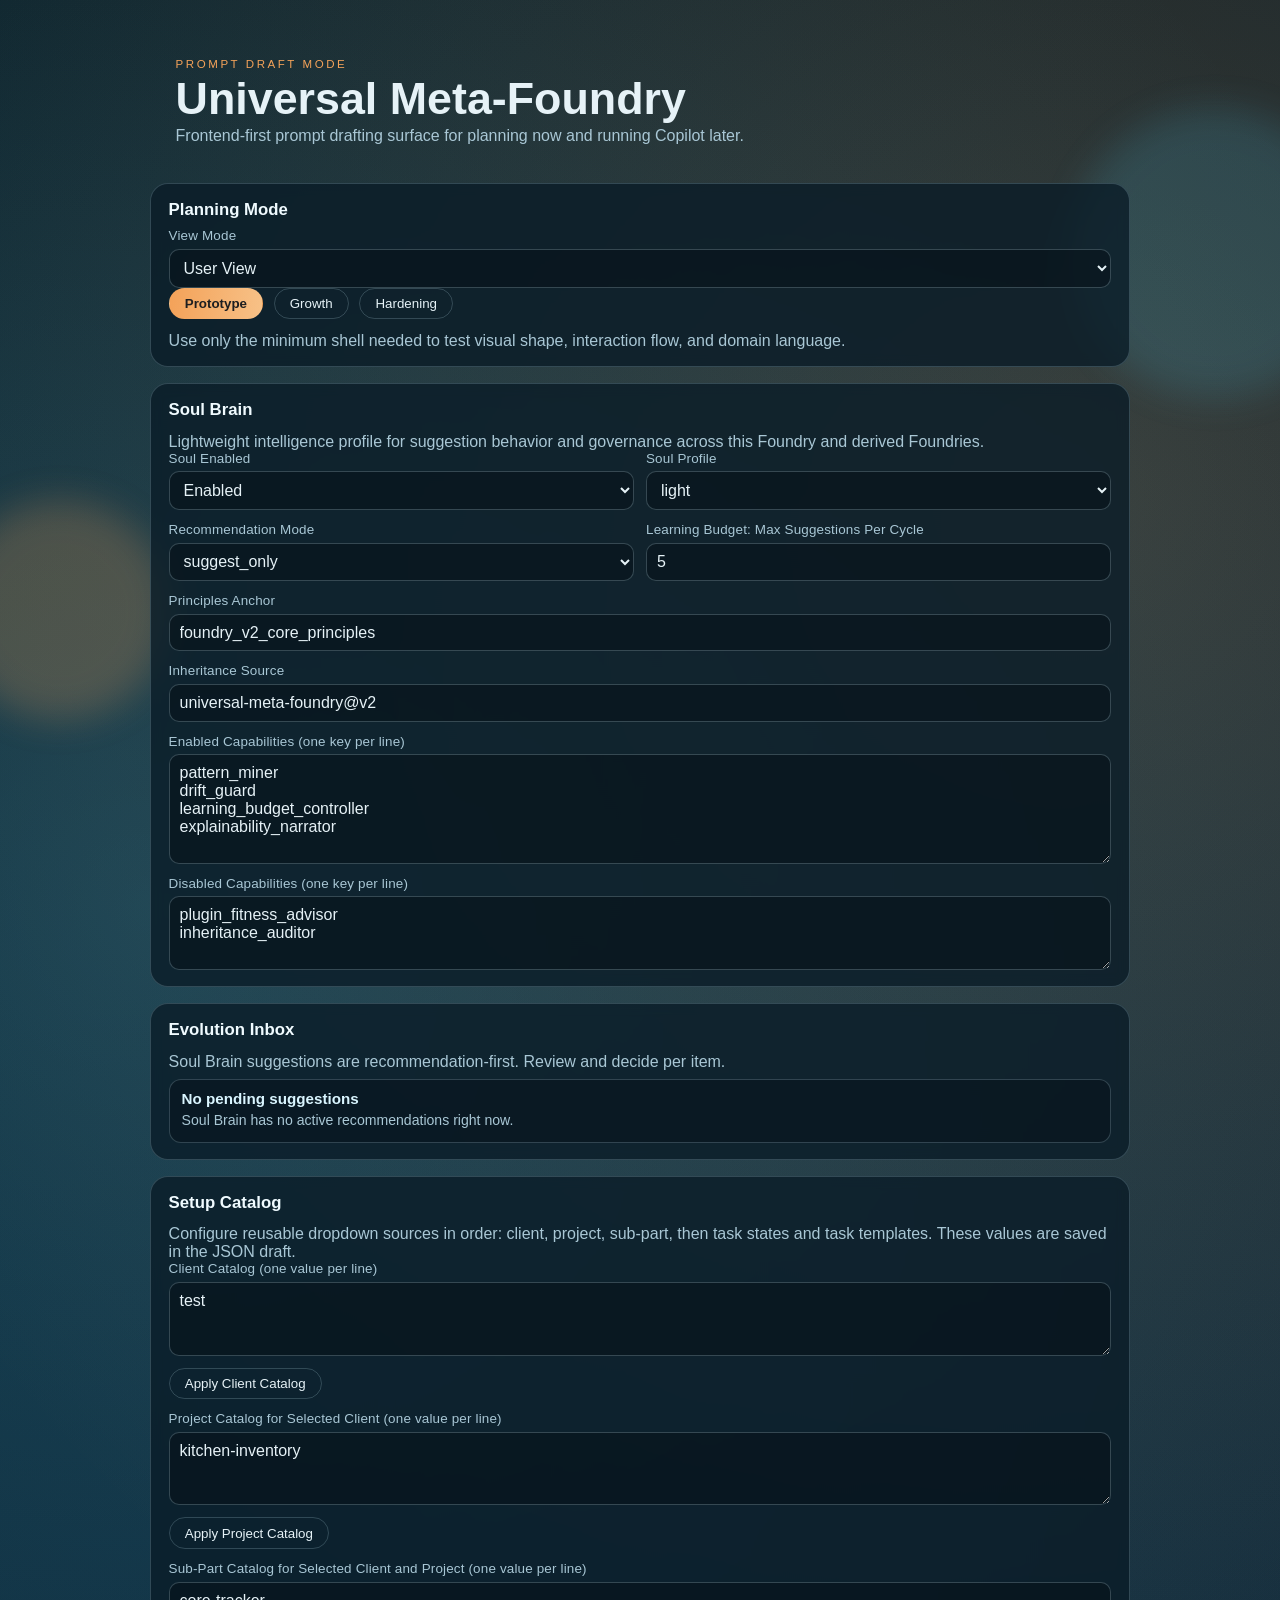
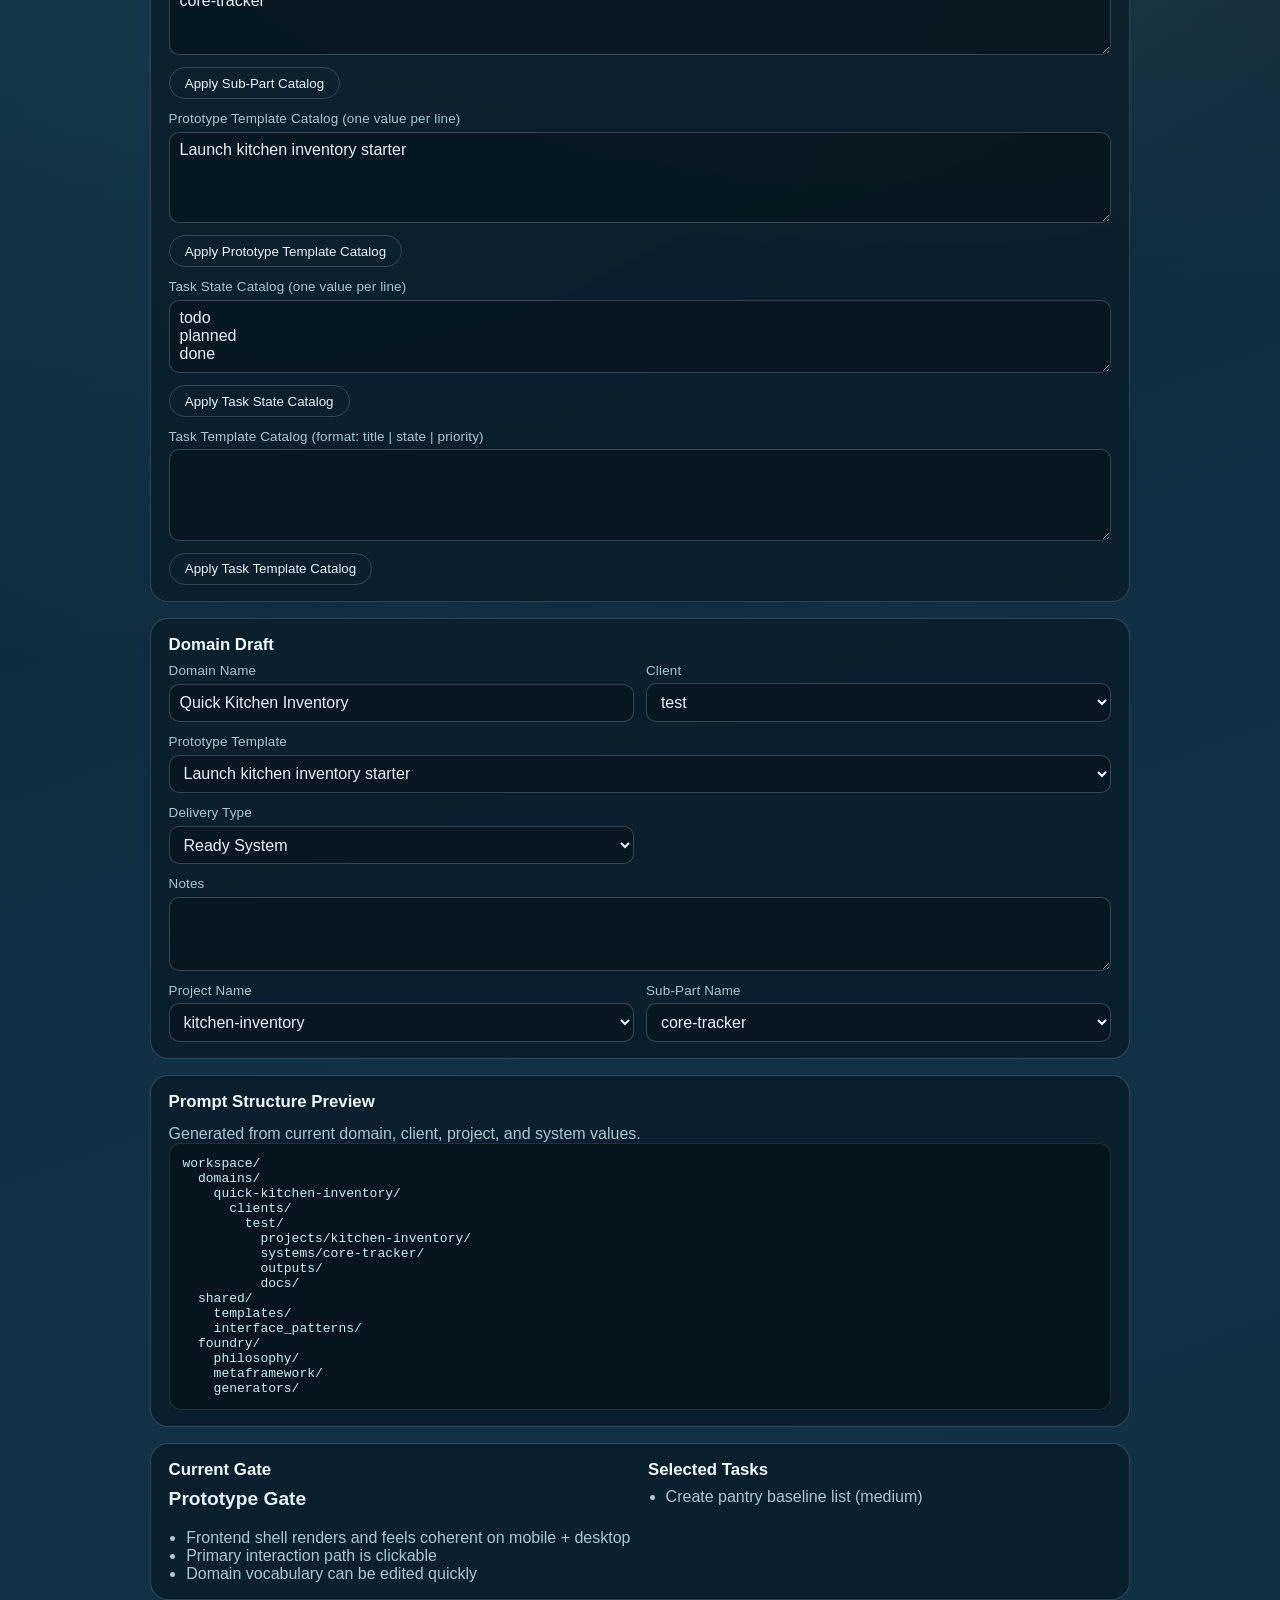
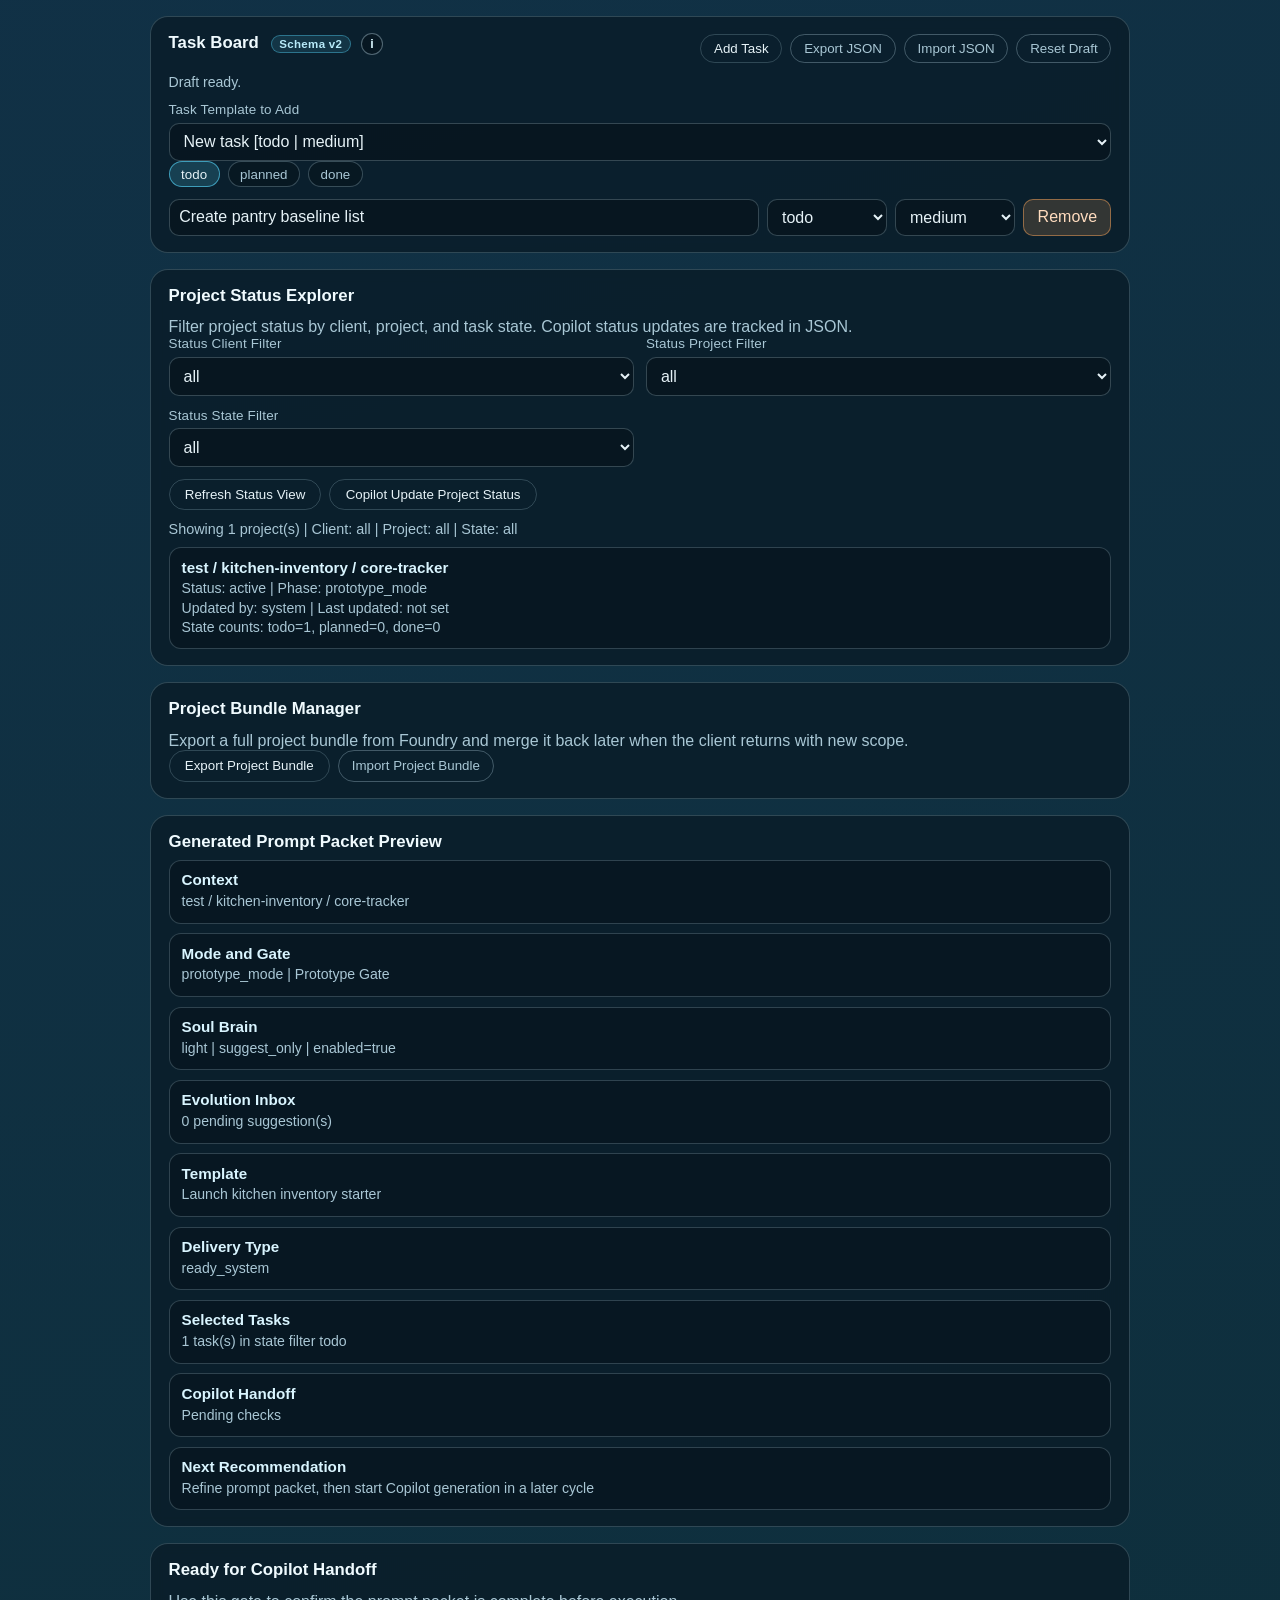
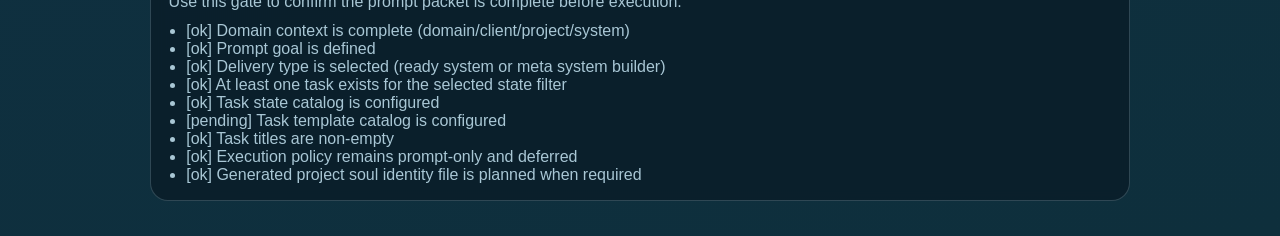
==== commit 027fa7cb: "ready to start test" ====
--- a/web/index.html
+++ b/web/index.html
@@ -107,30 +107,28 @@
         <div class="form-grid">
           <label class="field field-wide">
             <span>Client Catalog (one value per line)</span>
-            <textarea id="clientCatalog" rows="3">internal</textarea>
+            <textarea id="clientCatalog" rows="3">test</textarea>
           </label>
           <div class="task-actions field-wide">
             <button id="applyClientCatalogBtn" type="button" class="mode-btn">Apply Client Catalog</button>
           </div>
           <label class="field field-wide">
             <span>Project Catalog for Selected Client (one value per line)</span>
-            <textarea id="projectCatalog" rows="3">umf-prototype</textarea>
+            <textarea id="projectCatalog" rows="3">kitchen-inventory</textarea>
           </label>
           <div class="task-actions field-wide">
             <button id="applyProjectCatalogBtn" type="button" class="mode-btn">Apply Project Catalog</button>
           </div>
           <label class="field field-wide">
             <span>Sub-Part Catalog for Selected Client and Project (one value per line)</span>
-            <textarea id="systemCatalog" rows="3">core-planner</textarea>
+            <textarea id="systemCatalog" rows="3">core-tracker</textarea>
           </label>
           <div class="task-actions field-wide">
             <button id="applySystemCatalogBtn" type="button" class="mode-btn">Apply Sub-Part Catalog</button>
           </div>
           <label class="field field-wide">
             <span>Prototype Template Catalog (one value per line)</span>
-            <textarea id="templateCatalog" rows="4">Capture internal reusable baseline
-Prepare client rollout prompt
-Frontend discovery and terms mapping</textarea>
+            <textarea id="templateCatalog" rows="4">Launch kitchen inventory starter</textarea>
           </label>
           <div class="task-actions field-wide">
             <button id="applyTemplateCatalogBtn" type="button" class="mode-btn">Apply Prototype Template Catalog</button>
@@ -146,9 +144,7 @@
           </div>
           <label class="field field-wide">
             <span>Task Template Catalog (format: title | state | priority)</span>
-            <textarea id="taskTemplateCatalog" rows="4">Capture internal baseline example | todo | high
-Map client constraints to prompt | planned | medium
-Review reusable rollout notes | done | low</textarea>
+            <textarea id="taskTemplateCatalog" rows="4"></textarea>
           </label>
           <div class="task-actions field-wide">
             <button id="applyTaskTemplateCatalogBtn" type="button" class="mode-btn">Apply Task Template Catalog</button>
@@ -161,7 +157,7 @@
         <div class="form-grid">
           <label class="field">
             <span>Domain Name</span>
-            <input id="domainName" type="text" value="Universal Meta-Foundry" />
+            <input id="domainName" type="text" value="Quick Kitchen Inventory" />
           </label>
           <label class="field">
             <span>Client</span>
@@ -180,7 +176,7 @@
           </label>
           <label class="field field-wide">
             <span>Notes</span>
-            <textarea id="domainNotes" rows="3">Focus on minimal-first visual planning with explicit phase gates.</textarea>
+            <textarea id="domainNotes" rows="3"></textarea>
           </label>
           <label class="field">
             <span>Project Name</span>
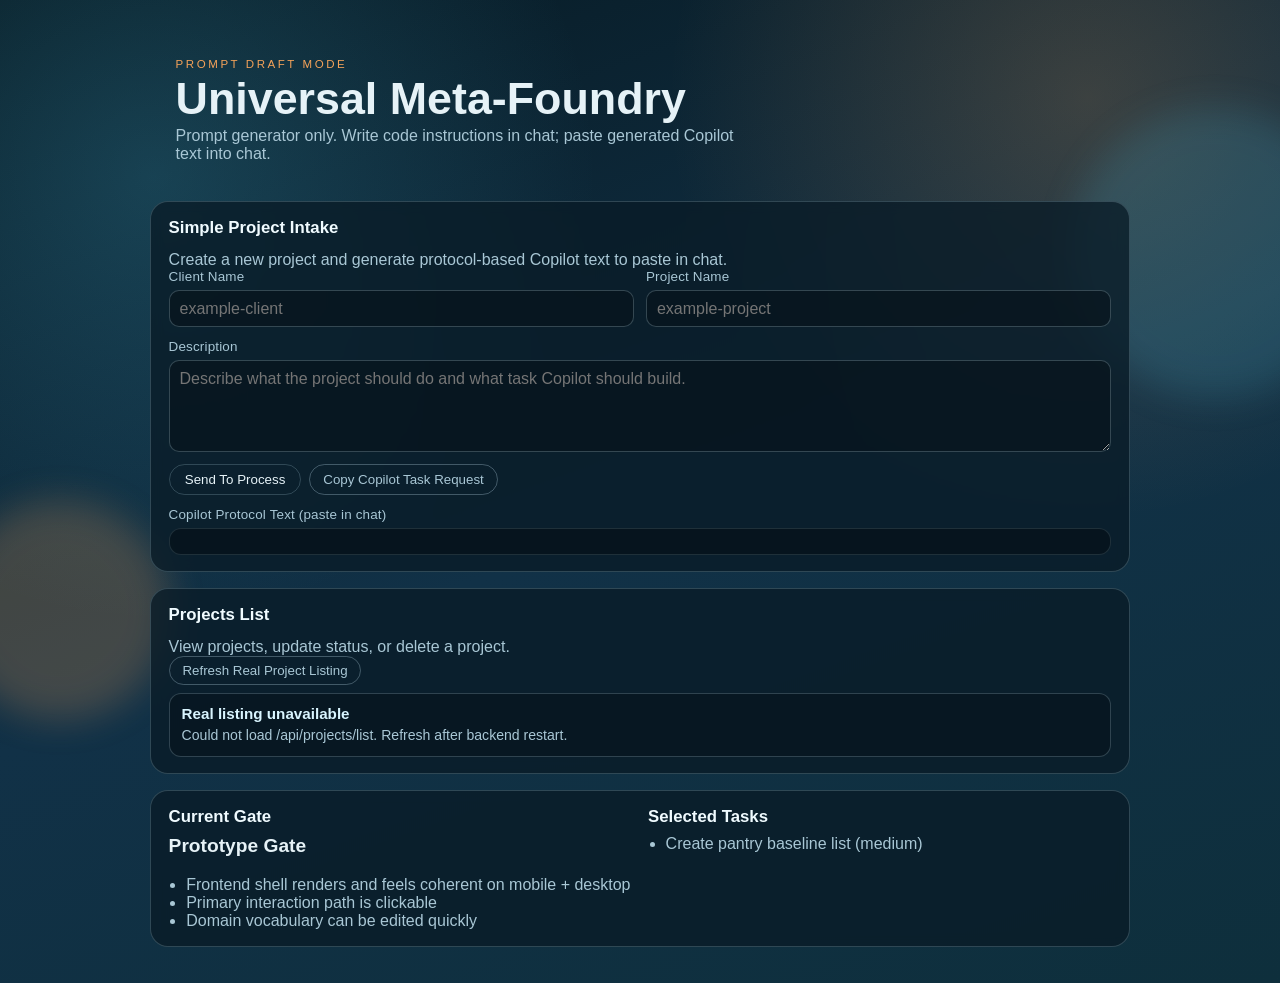
==== commit 3b57ae7e: "modified gui and propt generation." ====
--- a/web/index.html
+++ b/web/index.html
@@ -15,12 +15,19 @@
         <p class="eyebrow">Prompt Draft Mode</p>
         <h1>Universal Meta-Foundry</h1>
         <p class="subtitle">
-          Frontend-first prompt drafting surface for planning now and running Copilot later.
+          Prompt generator only. Write code instructions in chat; paste generated Copilot text into chat.
         </p>
       </header>
 
-      <section class="panel controls" aria-label="Planning controls">
+      <section class="panel controls" aria-label="Planning controls" data-advanced="true">
         <h2>Planning Mode</h2>
+        <label class="field" for="simpleModeToggle">
+          <span>Workspace Mode</span>
+          <select id="simpleModeToggle">
+            <option value="simple">Simple Task Mode</option>
+            <option value="advanced">Advanced Foundry Mode</option>
+          </select>
+        </label>
         <label class="field" for="viewModeSelect">
           <span>View Mode</span>
           <select id="viewModeSelect">
@@ -28,6 +35,14 @@
             <option value="technical">Technical View</option>
           </select>
         </label>
+        <label class="field" for="modeSelect">
+          <span>Planning Phase</span>
+          <select id="modeSelect">
+            <option value="prototype">Prototype</option>
+            <option value="growth">Growth</option>
+            <option value="hardening">Hardening</option>
+          </select>
+        </label>
         <div class="mode-grid" id="modeGrid">
           <button type="button" class="mode-btn active" data-mode="prototype">Prototype</button>
           <button type="button" class="mode-btn" data-mode="growth">Growth</button>
@@ -36,7 +51,7 @@
         <p id="modeSummary" class="mode-summary"></p>
       </section>
 
-      <section class="panel" aria-label="Soul Brain controls">
+      <section class="panel" aria-label="Soul Brain controls" data-advanced="true">
         <h2>Soul Brain</h2>
         <p class="mode-summary">
           Lightweight intelligence profile for suggestion behavior and governance across this Foundry and derived Foundries.
@@ -91,7 +106,7 @@
         </div>
       </section>
 
-      <section class="panel" aria-label="Evolution inbox">
+      <section class="panel" aria-label="Evolution inbox" data-advanced="true">
         <h2>Evolution Inbox</h2>
         <p class="mode-summary">
           Soul Brain suggestions are recommendation-first. Review and decide per item.
@@ -99,7 +114,7 @@
         <div id="evolutionInbox" class="status-board"></div>
       </section>
 
-      <section class="panel" aria-label="Setup catalog">
+      <section class="panel" aria-label="Setup catalog" data-advanced="true">
         <h2>Setup Catalog</h2>
         <p class="mode-summary">
           Configure reusable dropdown sources in order: client, project, sub-part, then task states and task templates. These values are saved in the JSON draft.
@@ -152,7 +167,43 @@
         </div>
       </section>
 
-      <section class="panel" aria-label="Domain shaping form">
+      <section class="panel" aria-label="Simple project intake">
+        <h2>Simple Project Intake</h2>
+        <p class="mode-summary">Create a new project and generate protocol-based Copilot text to paste in chat.</p>
+        <div class="form-grid">
+          <label class="field">
+            <span>Client Name</span>
+            <input id="intakeClientName" type="text" placeholder="example-client" />
+          </label>
+          <label class="field">
+            <span>Project Name</span>
+            <input id="intakeProjectName" type="text" placeholder="example-project" />
+          </label>
+          <label class="field field-wide">
+            <span>Description</span>
+            <textarea id="intakeDescription" rows="4" placeholder="Describe what the project should do and what task Copilot should build."></textarea>
+          </label>
+          <div class="task-actions field-wide">
+            <button id="processIntakeBtn" type="button" class="mode-btn">Send To Process</button>
+            <button id="copyCopilotTaskBtn" type="button" class="ghost-btn">Copy Copilot Task Request</button>
+          </div>
+          <label class="field field-wide">
+            <span>Copilot Protocol Text (paste in chat)</span>
+            <pre id="copilotTaskRequest" class="packet"></pre>
+          </label>
+        </div>
+      </section>
+
+      <section class="panel" aria-label="Simple project list">
+        <h2>Projects List</h2>
+        <p class="mode-summary">View projects, update status, or delete a project.</p>
+        <div class="task-actions">
+          <button id="refreshRealProjectsBtn" type="button" class="ghost-btn">Refresh Real Project Listing</button>
+        </div>
+        <div id="simpleProjectsList" class="status-board"></div>
+      </section>
+
+      <section class="panel" aria-label="Domain shaping form" data-advanced="true">
         <h2>Domain Draft</h2>
         <div class="form-grid">
           <label class="field">
@@ -189,13 +240,13 @@
         </div>
       </section>
 
-      <section class="panel" aria-label="Prompt structure preview">
+      <section class="panel" aria-label="Prompt structure preview" data-advanced="true">
         <h2>Prompt Structure Preview</h2>
         <p class="mode-summary">Generated from current domain, client, project, and system values.</p>
         <pre id="promptStructurePreview" class="packet scaffold-preview"></pre>
       </section>
 
-      <section class="panel split">
+      <section class="panel split" data-advanced="true">
         <div>
           <h2>Current Gate</h2>
           <p id="gateName" class="gate-name"></p>
@@ -207,7 +258,7 @@
         </div>
       </section>
 
-      <section class="panel" aria-label="Task board">
+      <section class="panel" aria-label="Task board" data-advanced="true">
         <div class="task-header">
           <h2>
             Task Board
@@ -248,7 +299,7 @@
         <div id="taskBoard" class="task-board"></div>
       </section>
 
-      <section class="panel" aria-label="Project status explorer">
+      <section class="panel" aria-label="Project status explorer" data-advanced="true">
         <h2>Project Status Explorer</h2>
         <p class="mode-summary">Filter project status by client, project, and task state. Copilot status updates are tracked in JSON.</p>
         <div class="form-grid">
@@ -277,7 +328,7 @@
         </details>
       </section>
 
-      <section class="panel" aria-label="Project bundle manager">
+      <section class="panel" aria-label="Project bundle manager" data-advanced="true">
         <h2>Project Bundle Manager</h2>
         <p class="mode-summary">Export a full project bundle from Foundry and merge it back later when the client returns with new scope.</p>
         <div class="task-actions">
@@ -287,7 +338,7 @@
         </div>
       </section>
 
-      <section class="panel">
+      <section class="panel" data-advanced="true">
         <h2>Generated Prompt Packet Preview</h2>
         <div id="promptPacketSummary" class="status-board"></div>
         <details class="details-panel">
@@ -296,7 +347,7 @@
         </details>
       </section>
 
-      <section class="panel" aria-label="Copilot handoff readiness">
+      <section class="panel" aria-label="Copilot handoff readiness" data-advanced="true">
         <h2>Ready for Copilot Handoff</h2>
         <p class="mode-summary">Use this gate to confirm the prompt packet is complete before execution.</p>
         <ul id="copilotReadiness" class="checklist readiness-list"></ul>
